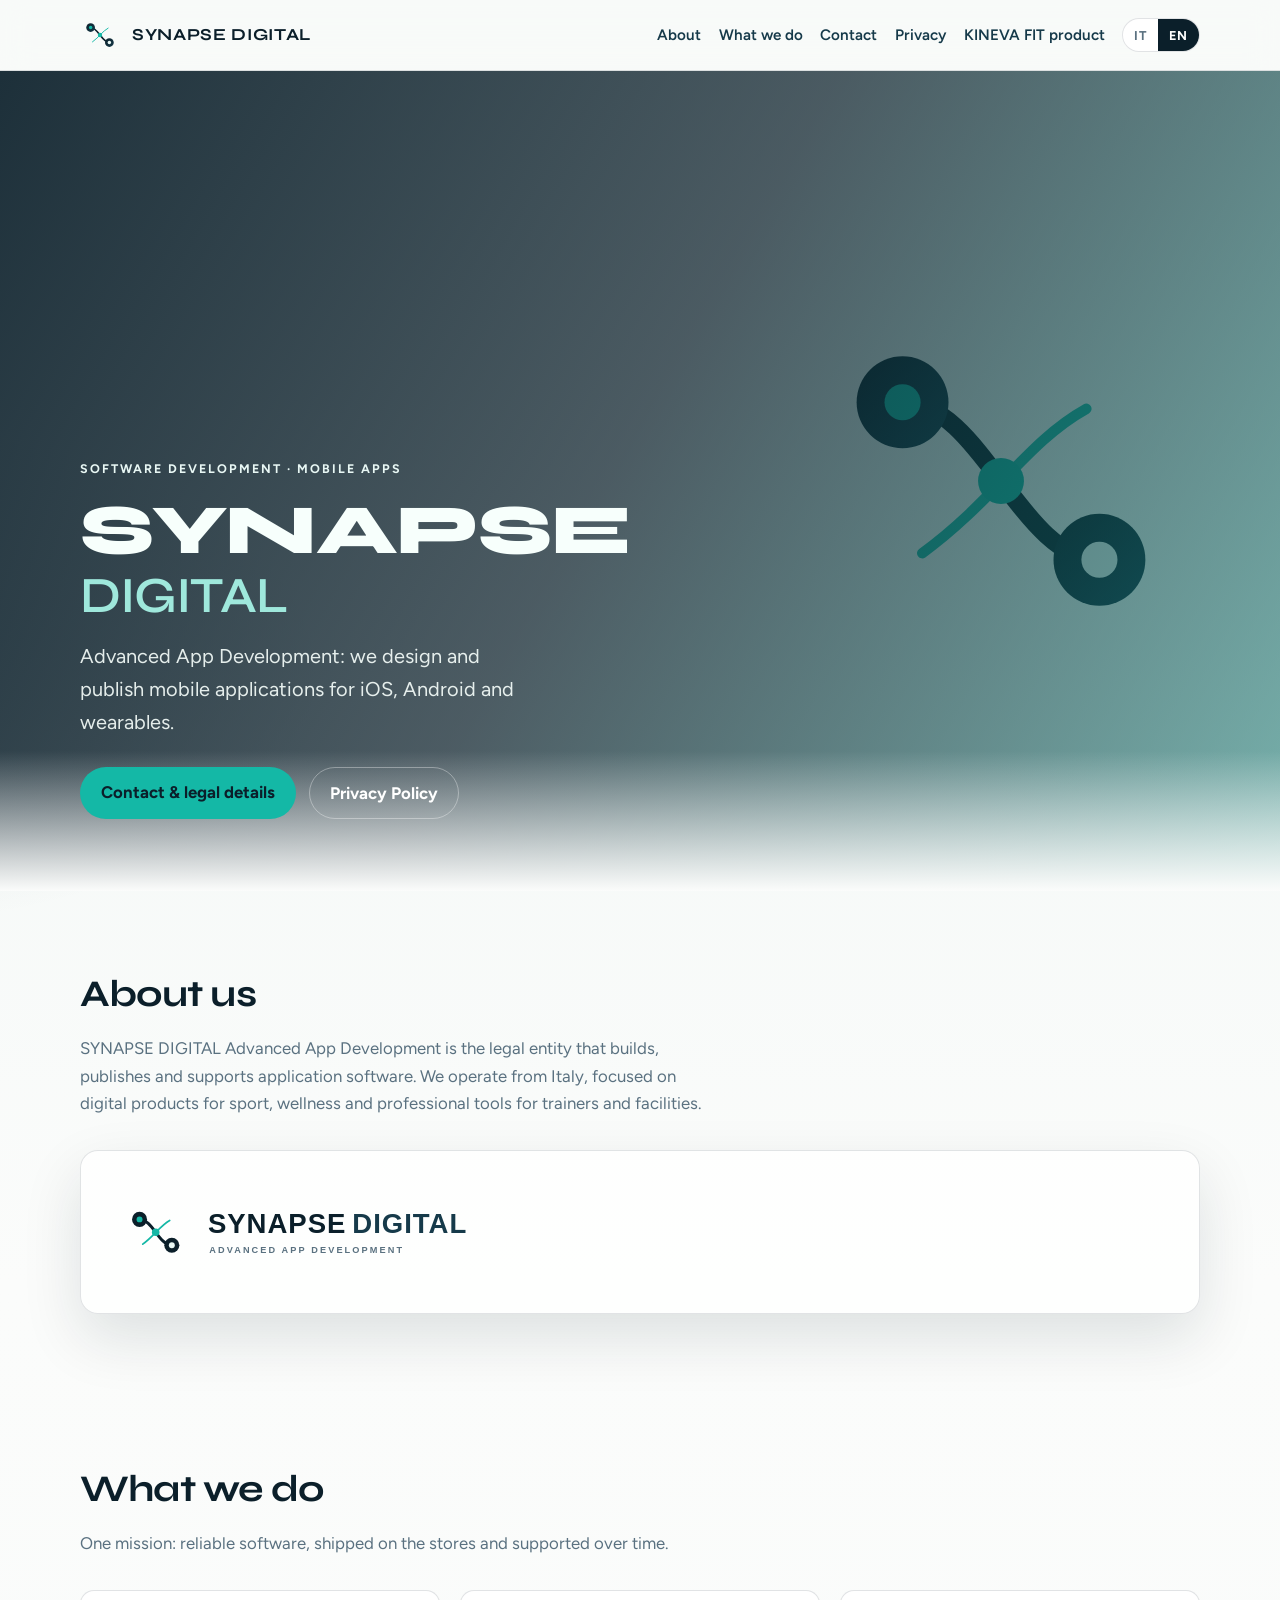
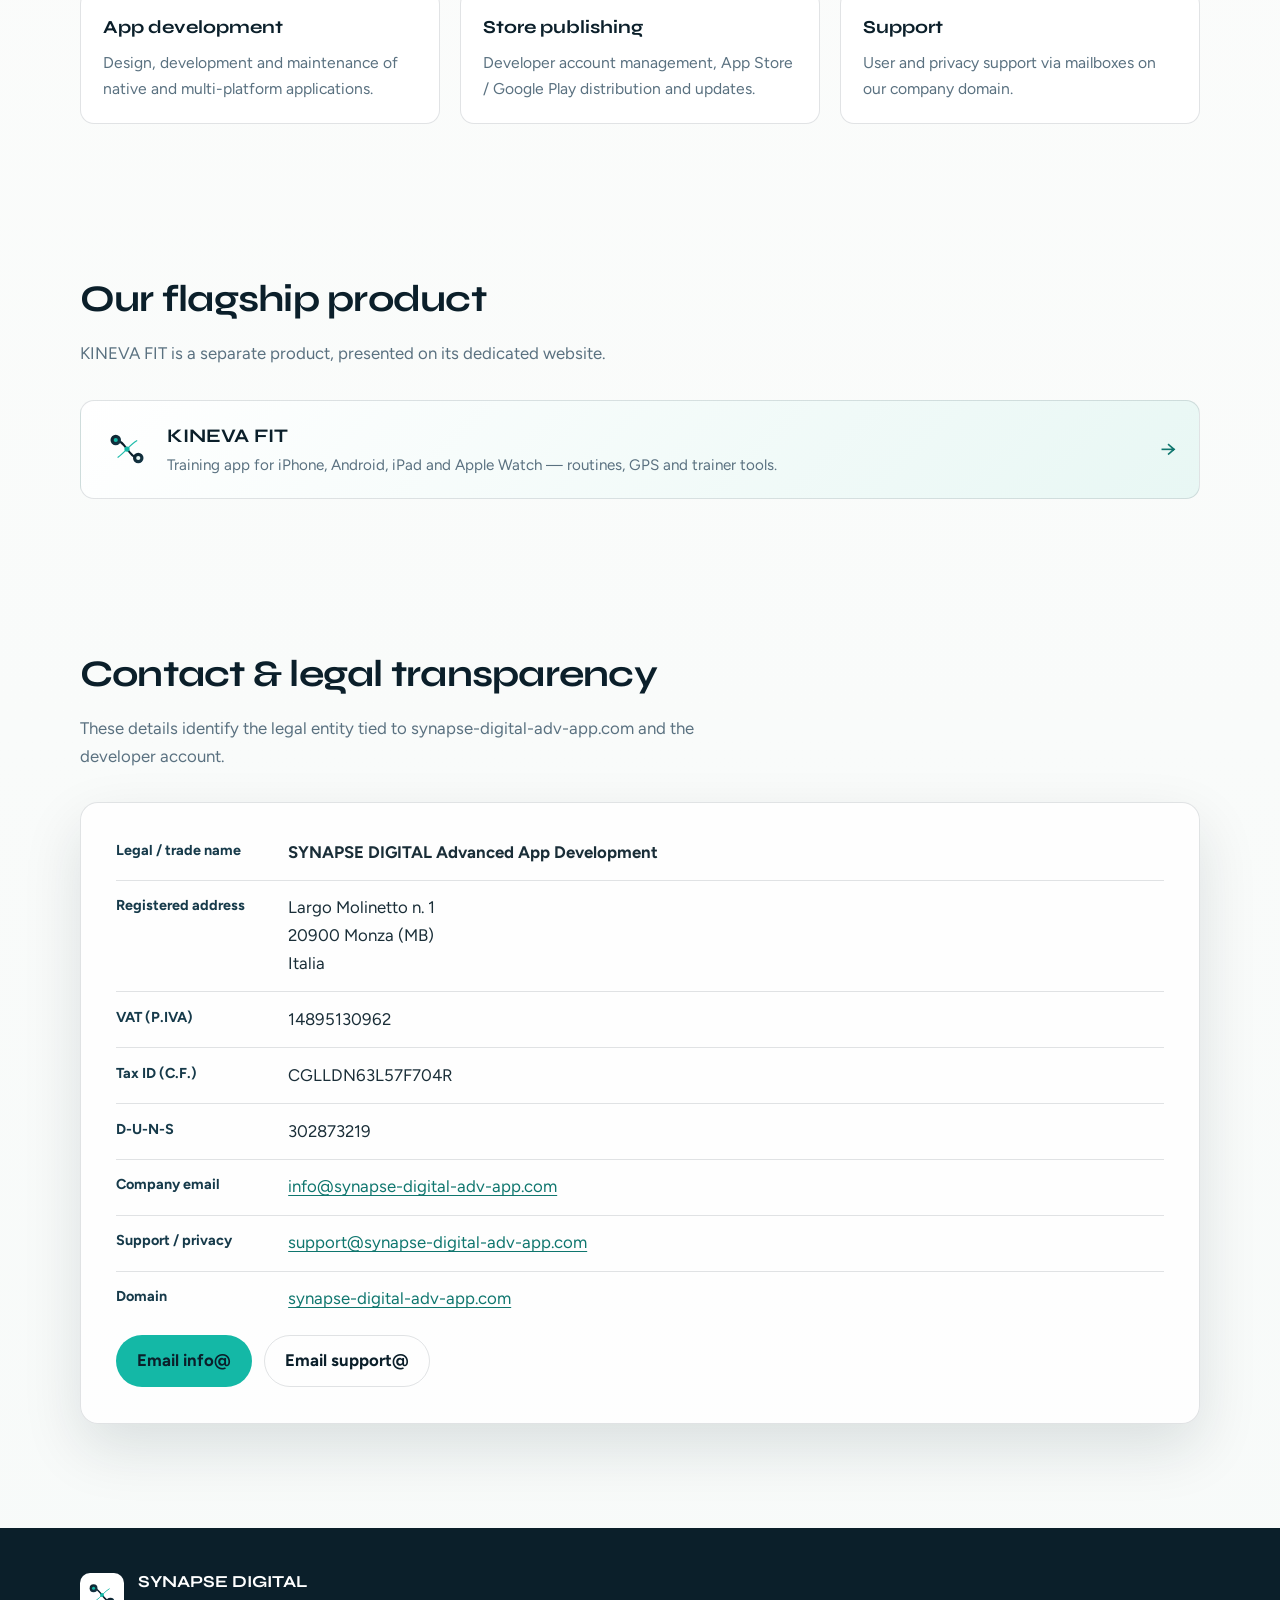
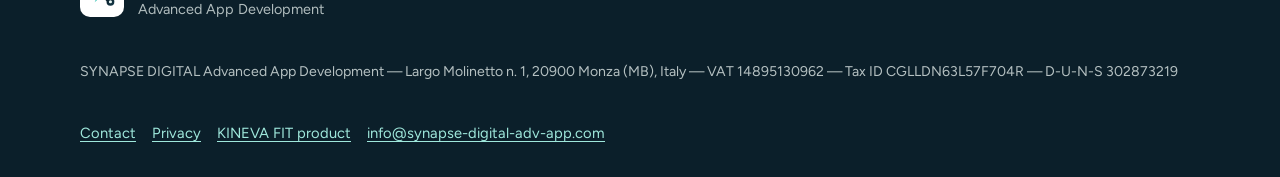
==== index.html @ 0ed679a9 "chore: sync corporate site from KINEVA FIT (2026-10-14)" ====
<!DOCTYPE html>
<html lang="it">
<head>
  <meta charset="UTF-8" />
  <meta name="viewport" content="width=device-width, initial-scale=1" />
  <title>SYNAPSE DIGITAL Advanced App Development</title>
  <meta name="description" content="SYNAPSE DIGITAL Advanced App Development — sviluppo e pubblicazione di applicazioni mobili. Sede a Monza (MB), Italia." />
  <meta name="theme-color" content="#0B1F2A" />
  <link rel="icon" href="assets/logo-mark.svg" type="image/svg+xml" />
  <link rel="apple-touch-icon" href="assets/logo-mark.png" />
  <link rel="preconnect" href="https://fonts.googleapis.com" />
  <link rel="preconnect" href="https://fonts.gstatic.com" crossorigin />
  <link href="https://fonts.googleapis.com/css2?family=Figtree:wght@400;600;700&family=Syne:wght@600;700;800&display=swap" rel="stylesheet" />
  <link rel="stylesheet" href="css/style.css" />
</head>
<body>
  <header class="site-header">
    <div class="wrap">
      <a class="brand-link" href="#top" aria-label="SYNAPSE DIGITAL">
        <img src="assets/logo-mark.svg" width="40" height="40" alt="" />
        <strong>SYNAPSE DIGITAL</strong>
      </a>
      <nav class="nav" aria-label="Primary">
        <a class="hide-sm" href="#about" data-i18n="navAbout">Chi siamo</a>
        <a class="hide-sm" href="#activity" data-i18n="navActivity">Attività</a>
        <a href="#contact" data-i18n="navContact">Contatti</a>
        <a href="privacy.html" data-i18n="navPrivacy">Privacy</a>
        <a class="hide-sm" href="https://kineva-fit.synapse-digital-adv-app.com/" rel="noopener" data-i18n="navProduct">Prodotto KINEVA FIT</a>
        <div class="lang-toggle" role="group" aria-label="Language">
          <button type="button" data-lang="it" aria-pressed="true">IT</button>
          <button type="button" data-lang="en" aria-pressed="false">EN</button>
        </div>
      </nav>
    </div>
  </header>

  <main id="top">
    <section class="hero" aria-label="SYNAPSE DIGITAL">
      <div class="wrap">
        <p class="hero-kicker" data-i18n="heroKicker">Sviluppo software · App mobili</p>
        <h1>
          <span data-i18n="heroTitle">SYNAPSE</span>
          <span data-i18n="heroTitle2">DIGITAL</span>
        </h1>
        <p class="hero-lead" data-i18n="heroLead">
          Advanced App Development: progettiamo e pubblichiamo applicazioni mobili per iOS, Android e wearable.
        </p>
        <div class="cta-row">
          <a class="btn btn-primary" href="#contact" data-i18n="ctaContact">Contatti e dati legali</a>
          <a class="btn btn-ghost" href="privacy.html" data-i18n="ctaPrivacy">Privacy Policy</a>
        </div>
      </div>
    </section>

    <section id="about">
      <div class="wrap">
        <div class="section-head">
          <h2 data-i18n="aboutTitle">Chi siamo</h2>
          <p data-i18n="aboutBody">
            SYNAPSE DIGITAL Advanced App Development è l’entità legale che sviluppa, pubblica e supporta software applicativo.
          </p>
        </div>
        <div class="panel">
          <img src="assets/logo-horizontal.svg" width="420" height="92" alt="SYNAPSE DIGITAL Advanced App Development" />
        </div>
      </div>
    </section>

    <section id="activity">
      <div class="wrap">
        <div class="section-head">
          <h2 data-i18n="activityTitle">Cosa facciamo</h2>
          <p data-i18n="activityLead">Una sola missione: software affidabile, pubblico sugli store e supportato nel tempo.</p>
        </div>
        <div class="grid-3">
          <article class="card">
            <h3 data-i18n="act1Title">Sviluppo app</h3>
            <p data-i18n="act1Body">Progettazione, sviluppo e manutenzione di applicazioni native e multi-piattaforma.</p>
          </article>
          <article class="card">
            <h3 data-i18n="act2Title">Pubblicazione store</h3>
            <p data-i18n="act2Body">Gestione degli account developer, distribuzione App Store / Google Play e aggiornamenti.</p>
          </article>
          <article class="card">
            <h3 data-i18n="act3Title">Supporto</h3>
            <p data-i18n="act3Body">Assistenza utenti e privacy tramite caselle email sul dominio aziendale.</p>
          </article>
        </div>
      </div>
    </section>

    <section id="product">
      <div class="wrap">
        <div class="section-head">
          <h2 data-i18n="productTitle">Il nostro prodotto di punta</h2>
          <p data-i18n="productLead">KINEVA FIT è un’applicazione distinta, presentata sul suo sito dedicato.</p>
        </div>
        <a class="product-link" href="https://kineva-fit.synapse-digital-adv-app.com/" rel="noopener">
          <img src="assets/logo-mark.svg" width="48" height="48" alt="" />
          <div>
            <strong data-i18n="productName">KINEVA FIT</strong>
            <span data-i18n="productDesc">App di allenamento per iPhone, Android, iPad e Apple Watch.</span>
          </div>
          <span class="arrow" aria-hidden="true">→</span>
        </a>
      </div>
    </section>

    <section id="contact">
      <div class="wrap">
        <div class="section-head">
          <h2 data-i18n="contactTitle">Contatti e trasparenza legale</h2>
          <p data-i18n="contactLead">
            Questi dati identificano l’entità legale collegata al dominio synapse-digital-adv-app.com.
          </p>
        </div>
        <div class="panel">
          <ul class="legal-list">
            <li>
              <span class="label" data-i18n="labelLegalName">Ragione / nome</span>
              <span class="value"><strong>SYNAPSE DIGITAL Advanced App Development</strong></span>
            </li>
            <li>
              <span class="label" data-i18n="labelAddress">Sede</span>
              <span class="value">Largo Molinetto n. 1<br />20900 Monza (MB)<br />Italia</span>
            </li>
            <li>
              <span class="label" data-i18n="labelVat">Partita IVA</span>
              <span class="value">14895130962</span>
            </li>
            <li>
              <span class="label" data-i18n="labelCf">Codice fiscale</span>
              <span class="value">CGLLDN63L57F704R</span>
            </li>
            <li>
              <span class="label" data-i18n="labelDuns">D-U-N-S</span>
              <span class="value">302873219</span>
            </li>
            <li>
              <span class="label" data-i18n="labelEmailInfo">Email aziendale</span>
              <span class="value"><a href="mailto:info@synapse-digital-adv-app.com">info@synapse-digital-adv-app.com</a></span>
            </li>
            <li>
              <span class="label" data-i18n="labelEmailSupport">Supporto / privacy</span>
              <span class="value"><a href="mailto:support@synapse-digital-adv-app.com">support@synapse-digital-adv-app.com</a></span>
            </li>
            <li>
              <span class="label" data-i18n="labelDomain">Dominio</span>
              <span class="value"><a href="https://synapse-digital-adv-app.com/">synapse-digital-adv-app.com</a></span>
            </li>
          </ul>
          <div class="contact-actions">
            <a class="btn btn-primary" href="mailto:info@synapse-digital-adv-app.com" data-i18n="mailInfo">Scrivi a info@</a>
            <a class="btn btn-ghost" style="color:var(--ink);border-color:var(--line)" href="mailto:support@synapse-digital-adv-app.com" data-i18n="mailSupport">Scrivi a support@</a>
          </div>
        </div>
      </div>
    </section>
  </main>

  <footer class="site-footer">
    <div class="wrap">
      <div class="footer-brand">
        <img src="assets/logo-mark.svg" width="44" height="44" alt="" />
        <div>
          <strong>SYNAPSE DIGITAL</strong>
          <span data-i18n="footerTag">Advanced App Development</span>
        </div>
      </div>
      <p class="footer-legal" data-i18n="footerNote">
        SYNAPSE DIGITAL Advanced App Development — Largo Molinetto n. 1, 20900 Monza (MB), Italia — P.IVA 14895130962 — C.F. CGLLDN63L57F704R — D-U-N-S 302873219
      </p>
      <div class="footer-links">
        <a href="#contact" data-i18n="navContact">Contatti</a>
        <a href="privacy.html" data-i18n="navPrivacy">Privacy</a>
        <a href="https://kineva-fit.synapse-digital-adv-app.com/" rel="noopener" data-i18n="navProduct">Prodotto KINEVA FIT</a>
        <a href="mailto:info@synapse-digital-adv-app.com">info@synapse-digital-adv-app.com</a>
      </div>
    </div>
  </footer>

  <script src="js/i18n.js"></script>
</body>
</html>
---- css/style.css ----
:root {
  --ink: #0b1f2a;
  --ink-soft: #163a4a;
  --teal: #14b8a6;
  --teal-deep: #0f766e;
  --mist: #e8f7f4;
  --sand: #f3f6f4;
  --paper: #fbfcfb;
  --line: rgba(11, 31, 42, 0.12);
  --muted: #5a7180;
  --text: #1a2e38;
  --shadow: 0 24px 60px rgba(11, 31, 42, 0.12);
  --radius: 18px;
  --max: 1120px;
  --font-display: "Syne", "Arial Black", sans-serif;
  --font-body: "Figtree", "Segoe UI", sans-serif;
}

*,
*::before,
*::after {
  box-sizing: border-box;
}

html {
  scroll-behavior: smooth;
}

body {
  margin: 0;
  color: var(--text);
  font-family: var(--font-body);
  font-size: 1.05rem;
  line-height: 1.65;
  background:
    radial-gradient(1200px 600px at 85% -10%, rgba(20, 184, 166, 0.18), transparent 55%),
    radial-gradient(900px 500px at -10% 20%, rgba(22, 58, 74, 0.12), transparent 50%),
    linear-gradient(180deg, #eef5f3 0%, var(--paper) 38%, #f7faf9 100%);
  min-height: 100vh;
}

img {
  max-width: 100%;
  display: block;
}

a {
  color: var(--teal-deep);
  text-decoration-thickness: 1px;
  text-underline-offset: 0.18em;
}

a:hover {
  color: var(--ink);
}

.wrap {
  width: min(var(--max), calc(100% - 2.4rem));
  margin-inline: auto;
}

/* ——— Header ——— */
.site-header {
  position: sticky;
  top: 0;
  z-index: 40;
  backdrop-filter: blur(14px);
  background: rgba(251, 252, 251, 0.82);
  border-bottom: 1px solid var(--line);
}

.site-header .wrap {
  display: flex;
  align-items: center;
  justify-content: space-between;
  gap: 1rem;
  min-height: 4.4rem;
}

.brand-link {
  display: flex;
  align-items: center;
  gap: 0.75rem;
  color: inherit;
  text-decoration: none;
}

.brand-link img {
  width: 40px;
  height: 40px;
}

.brand-link strong {
  font-family: var(--font-display);
  font-size: 1.05rem;
  letter-spacing: 0.04em;
  color: var(--ink);
}

.nav {
  display: flex;
  align-items: center;
  gap: 1.1rem;
  flex-wrap: wrap;
  justify-content: flex-end;
}

.nav a {
  color: var(--ink-soft);
  text-decoration: none;
  font-weight: 600;
  font-size: 0.95rem;
}

.nav a:hover {
  color: var(--teal-deep);
}

.lang-toggle {
  display: inline-flex;
  border: 1px solid var(--line);
  border-radius: 999px;
  overflow: hidden;
  background: #fff;
}

.lang-toggle button {
  border: 0;
  background: transparent;
  padding: 0.35rem 0.7rem;
  font: inherit;
  font-weight: 700;
  font-size: 0.8rem;
  letter-spacing: 0.04em;
  color: var(--muted);
  cursor: pointer;
}

.lang-toggle button[aria-pressed="true"] {
  background: var(--ink);
  color: #fff;
}

/* ——— Hero ——— */
.hero {
  position: relative;
  min-height: min(92vh, 820px);
  display: grid;
  align-items: end;
  padding: 5rem 0 4.5rem;
  overflow: hidden;
}

.hero::before {
  content: "";
  position: absolute;
  inset: 0;
  background:
    linear-gradient(120deg, rgba(11, 31, 42, 0.92) 0%, rgba(11, 31, 42, 0.72) 48%, rgba(15, 118, 110, 0.55) 100%),
    url("../assets/logo-mark.svg") right 8% center / min(42vw, 420px) no-repeat;
  opacity: 1;
  z-index: 0;
}

.hero::after {
  content: "";
  position: absolute;
  inset: auto 0 0 0;
  height: 140px;
  background: linear-gradient(180deg, transparent, var(--paper));
  z-index: 1;
}

.hero .wrap {
  position: relative;
  z-index: 2;
  color: #f7fffc;
  max-width: 720px;
  margin-left: max(calc((100% - var(--max)) / 2), 1.2rem);
  margin-right: auto;
  width: min(720px, calc(100% - 2.4rem));
}

.hero-kicker {
  display: inline-block;
  font-size: 0.78rem;
  font-weight: 700;
  letter-spacing: 0.16em;
  text-transform: uppercase;
  color: var(--mist);
  margin-bottom: 1rem;
}

.hero h1 {
  margin: 0 0 0.35rem;
  font-family: var(--font-display);
  font-weight: 800;
  font-size: clamp(2.6rem, 7vw, 4.4rem);
  line-height: 0.98;
  letter-spacing: -0.02em;
}

.hero h1 span {
  display: block;
}

.hero h1 span:last-child {
  font-weight: 600;
  color: #9fe8dc;
  font-size: 0.72em;
  margin-top: 0.12em;
}

.hero-lead {
  margin: 1.2rem 0 1.8rem;
  font-size: clamp(1.05rem, 2.2vw, 1.25rem);
  max-width: 34ch;
  color: rgba(247, 255, 252, 0.9);
}

.cta-row {
  display: flex;
  flex-wrap: wrap;
  gap: 0.8rem;
}

.btn {
  display: inline-flex;
  align-items: center;
  justify-content: center;
  gap: 0.45rem;
  min-height: 2.85rem;
  padding: 0.7rem 1.25rem;
  border-radius: 999px;
  font-weight: 700;
  text-decoration: none;
  border: 1px solid transparent;
  transition: transform 0.2s ease, background 0.2s ease, color 0.2s ease;
}

.btn:hover {
  transform: translateY(-1px);
}

.btn-primary {
  background: var(--teal);
  color: var(--ink);
}

.btn-primary:hover {
  background: #2dd4bf;
  color: var(--ink);
}

.btn-ghost {
  background: transparent;
  color: #fff;
  border-color: rgba(255, 255, 255, 0.35);
}

.btn-ghost:hover {
  background: rgba(255, 255, 255, 0.08);
  color: #fff;
}

/* ——— Sections ——— */
section {
  padding: 4.5rem 0;
}

.section-head {
  max-width: 40rem;
  margin-bottom: 2rem;
}

.section-head h2 {
  margin: 0 0 0.6rem;
  font-family: var(--font-display);
  font-size: clamp(1.7rem, 3.5vw, 2.35rem);
  color: var(--ink);
  letter-spacing: -0.02em;
}

.section-head p {
  margin: 0;
  color: var(--muted);
}

.panel {
  background: rgba(255, 255, 255, 0.78);
  border: 1px solid var(--line);
  border-radius: var(--radius);
  box-shadow: var(--shadow);
  padding: clamp(1.4rem, 3vw, 2.2rem);
}

.grid-2 {
  display: grid;
  gap: 1.25rem;
  grid-template-columns: repeat(2, minmax(0, 1fr));
}

.grid-3 {
  display: grid;
  gap: 1.25rem;
  grid-template-columns: repeat(3, minmax(0, 1fr));
}

.card {
  padding: 1.35rem 1.4rem;
  border-radius: 14px;
  background: #fff;
  border: 1px solid var(--line);
}

.card h3 {
  margin: 0 0 0.45rem;
  font-family: var(--font-display);
  font-size: 1.15rem;
  color: var(--ink);
}

.card p {
  margin: 0;
  color: var(--muted);
  font-size: 0.98rem;
}

.product-link {
  display: grid;
  grid-template-columns: auto 1fr auto;
  gap: 1rem;
  align-items: center;
  padding: 1.2rem 1.4rem;
  border-radius: 14px;
  border: 1px solid var(--line);
  background: linear-gradient(135deg, #fff, var(--mist));
  text-decoration: none;
  color: inherit;
}

.product-link strong {
  display: block;
  font-family: var(--font-display);
  color: var(--ink);
  font-size: 1.2rem;
}

.product-link span {
  color: var(--muted);
  font-size: 0.95rem;
}

.product-link .arrow {
  font-size: 1.4rem;
  color: var(--teal-deep);
}

.legal-list {
  list-style: none;
  margin: 0;
  padding: 0;
  display: grid;
  gap: 0.85rem;
}

.legal-list li {
  display: grid;
  grid-template-columns: 10rem 1fr;
  gap: 0.75rem;
  padding-bottom: 0.85rem;
  border-bottom: 1px solid var(--line);
}

.legal-list li:last-child {
  border-bottom: 0;
  padding-bottom: 0;
}

.legal-list dt,
.legal-list .label {
  font-weight: 700;
  color: var(--ink-soft);
  font-size: 0.9rem;
}

.legal-list .value {
  color: var(--text);
}

.contact-actions {
  display: flex;
  flex-wrap: wrap;
  gap: 0.75rem;
  margin-top: 1.4rem;
}

/* ——— Footer ——— */
.site-footer {
  margin-top: 2rem;
  padding: 2.5rem 0 2rem;
  background: var(--ink);
  color: rgba(247, 255, 252, 0.86);
}

.site-footer a {
  color: #9fe8dc;
}

.site-footer .wrap {
  display: grid;
  gap: 1.5rem;
}

.footer-brand {
  display: flex;
  gap: 0.9rem;
  align-items: center;
}

.footer-brand img {
  width: 44px;
  height: 44px;
  background: #fff;
  border-radius: 10px;
  padding: 4px;
}

.footer-brand strong {
  font-family: var(--font-display);
  display: block;
  color: #fff;
}

.footer-brand span {
  font-size: 0.9rem;
  color: rgba(247, 255, 252, 0.7);
}

.footer-legal {
  font-size: 0.88rem;
  line-height: 1.55;
  color: rgba(247, 255, 252, 0.72);
}

.footer-links {
  display: flex;
  flex-wrap: wrap;
  gap: 1rem;
  font-size: 0.92rem;
}

/* ——— Legal page ——— */
.legal-page {
  padding: 3rem 0 4rem;
}

.legal-page h1 {
  font-family: var(--font-display);
  color: var(--ink);
  margin: 0 0 0.5rem;
}

.legal-page .meta {
  color: var(--muted);
  margin-bottom: 2rem;
}

.legal-page h2 {
  font-family: var(--font-display);
  color: var(--ink);
  margin-top: 2rem;
}

/* ——— Motion ——— */
@media (prefers-reduced-motion: no-preference) {
  .hero h1,
  .hero-lead,
  .cta-row {
    animation: rise 0.8s ease both;
  }
  .hero-lead { animation-delay: 0.1s; }
  .cta-row { animation-delay: 0.18s; }

  .card,
  .product-link,
  .panel {
    transition: transform 0.25s ease, box-shadow 0.25s ease;
  }
  .card:hover,
  .product-link:hover {
    transform: translateY(-3px);
    box-shadow: var(--shadow);
  }
}

@keyframes rise {
  from { opacity: 0; transform: translateY(14px); }
  to { opacity: 1; transform: none; }
}

@media (max-width: 860px) {
  .grid-2,
  .grid-3 {
    grid-template-columns: 1fr;
  }
  .legal-list li {
    grid-template-columns: 1fr;
    gap: 0.2rem;
  }
  .hero::before {
    background:
      linear-gradient(160deg, rgba(11, 31, 42, 0.94), rgba(15, 118, 110, 0.65)),
      url("../assets/logo-mark.svg") right -10% top 18% / 280px no-repeat;
  }
  .nav a.hide-sm {
    display: none;
  }
}
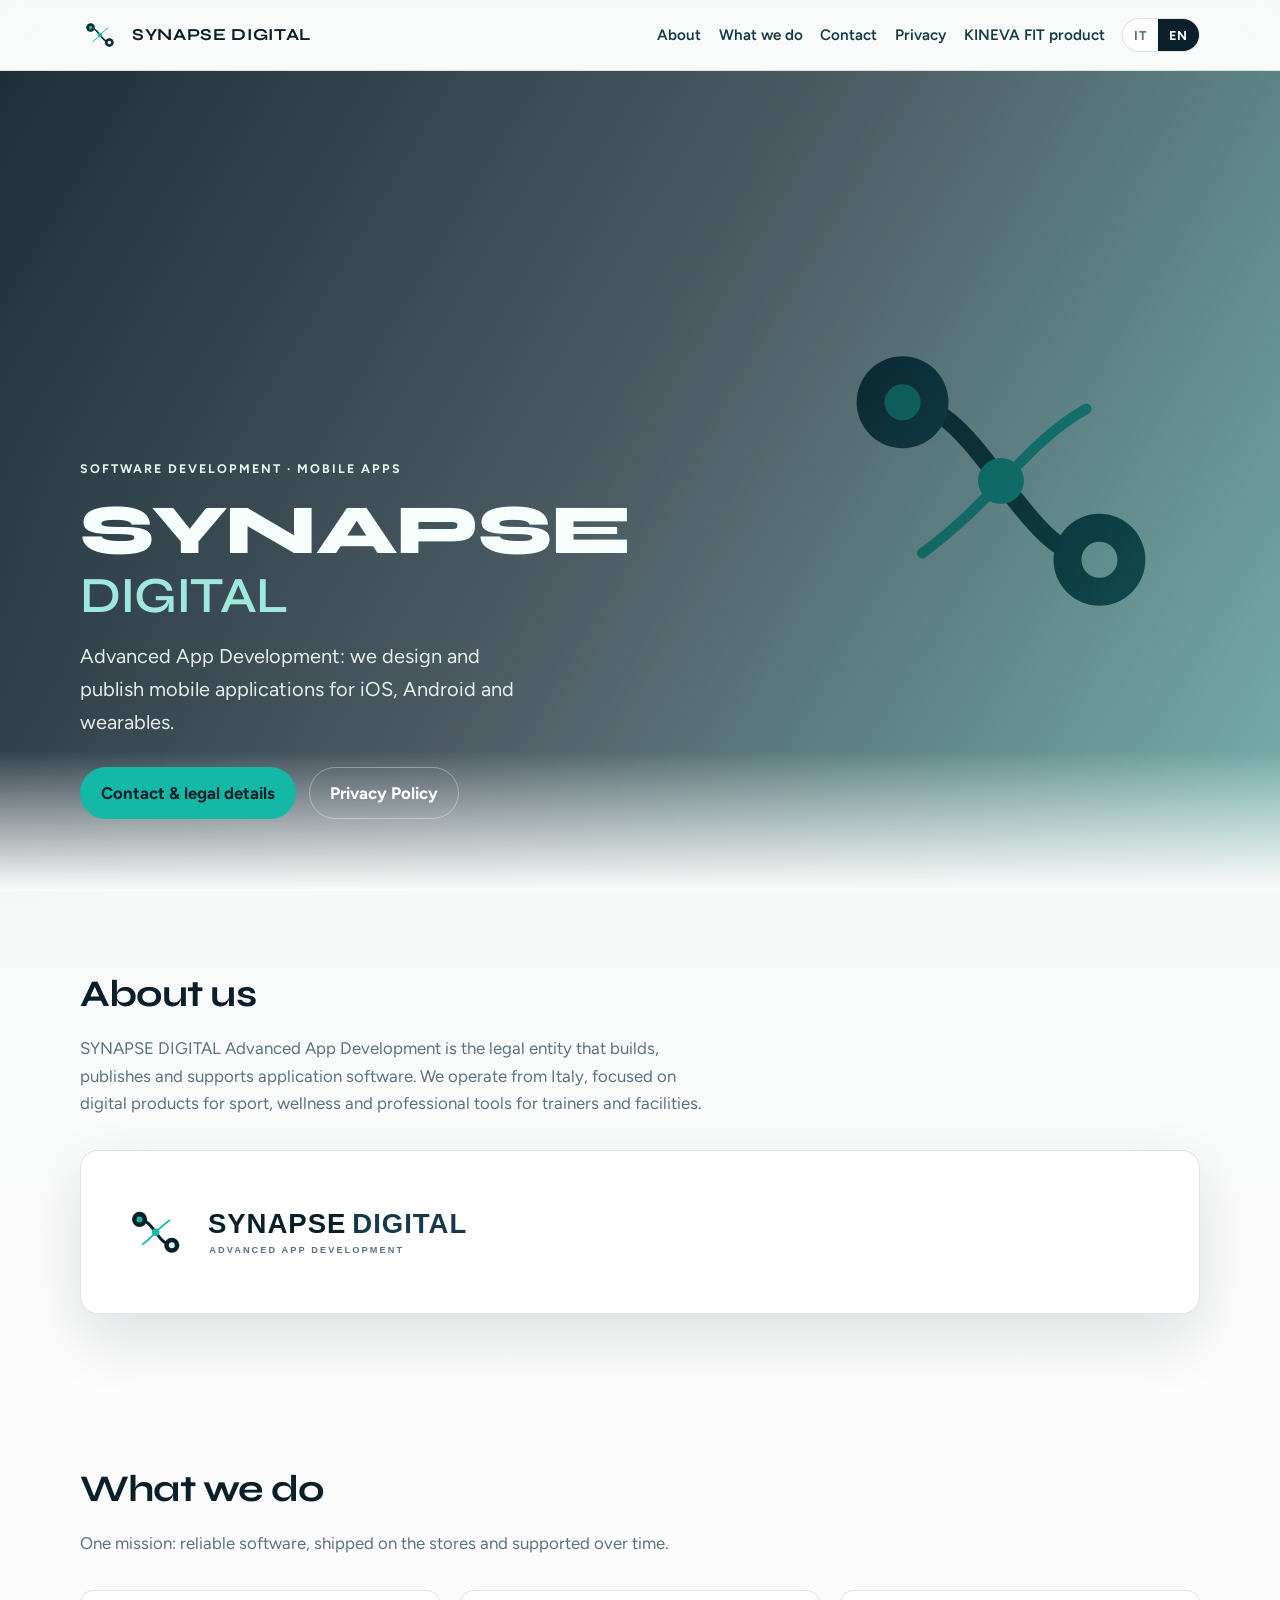
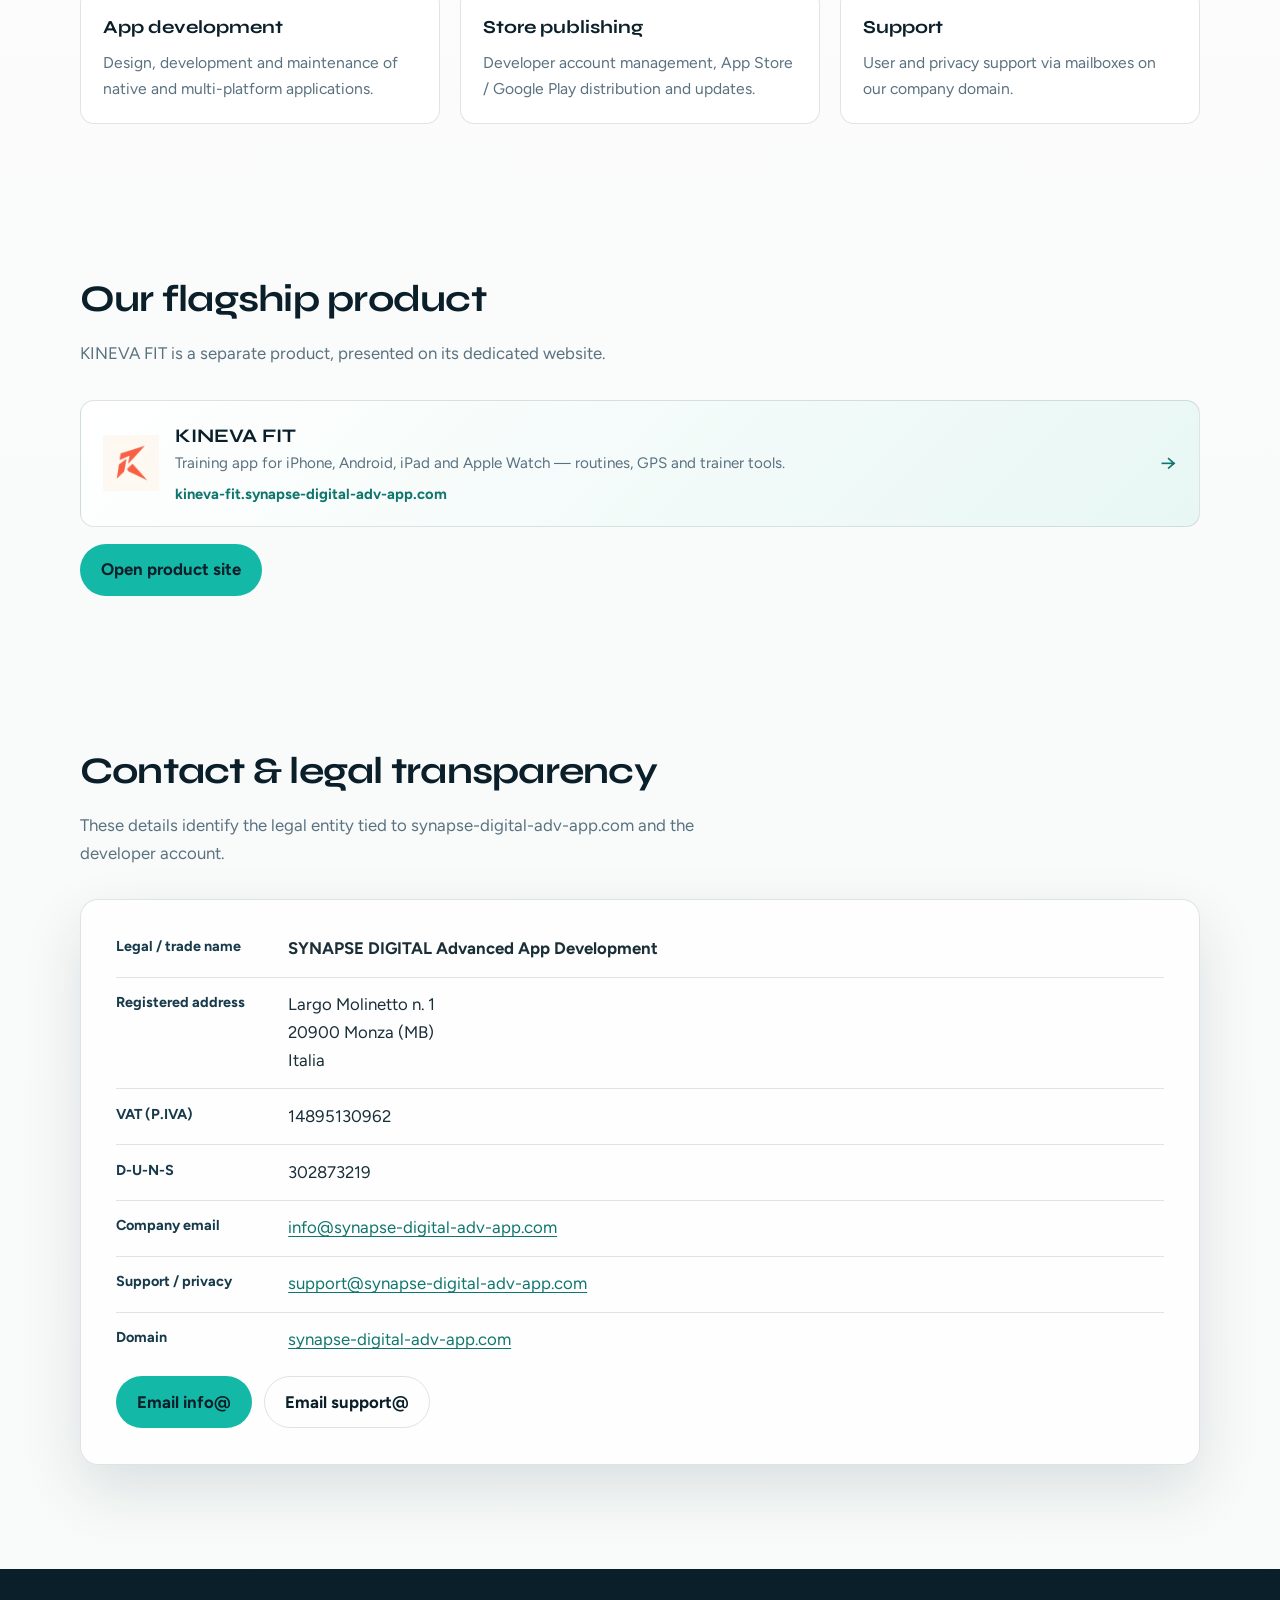
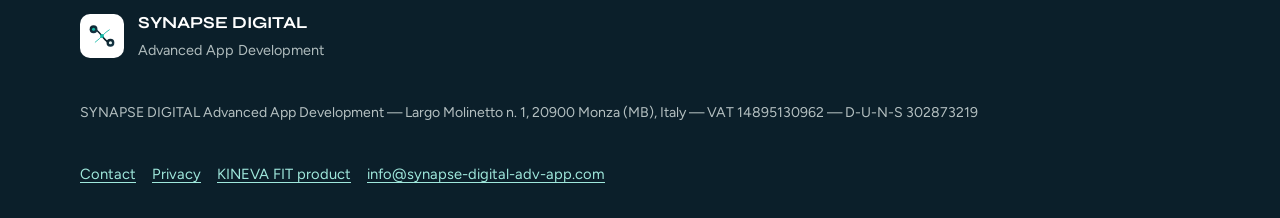
==== commit e0920c1d: "chore: sync corporate site from KINEVA FIT (2026-10-14)" ====
--- a/index.html
+++ b/index.html
@@ -96,13 +96,19 @@
           <p data-i18n="productLead">KINEVA FIT è un’applicazione distinta, presentata sul suo sito dedicato.</p>
         </div>
         <a class="product-link" href="https://kineva-fit.synapse-digital-adv-app.com/" rel="noopener">
-          <img src="assets/logo-mark.svg" width="48" height="48" alt="" />
+          <img src="assets/kineva-icon.png" width="56" height="56" alt="KINEVA FIT" />
           <div>
             <strong data-i18n="productName">KINEVA FIT</strong>
             <span data-i18n="productDesc">App di allenamento per iPhone, Android, iPad e Apple Watch.</span>
+            <span class="product-url">kineva-fit.synapse-digital-adv-app.com</span>
           </div>
           <span class="arrow" aria-hidden="true">→</span>
         </a>
+        <p class="product-cta-wrap">
+          <a class="btn btn-primary" href="https://kineva-fit.synapse-digital-adv-app.com/" rel="noopener" data-i18n="productCta">
+            Apri il sito prodotto
+          </a>
+        </p>
       </div>
     </section>
 
@@ -127,10 +133,6 @@
             <li>
               <span class="label" data-i18n="labelVat">Partita IVA</span>
               <span class="value">14895130962</span>
-            </li>
-            <li>
-              <span class="label" data-i18n="labelCf">Codice fiscale</span>
-              <span class="value">CGLLDN63L57F704R</span>
             </li>
             <li>
               <span class="label" data-i18n="labelDuns">D-U-N-S</span>
@@ -168,7 +170,7 @@
         </div>
       </div>
       <p class="footer-legal" data-i18n="footerNote">
-        SYNAPSE DIGITAL Advanced App Development — Largo Molinetto n. 1, 20900 Monza (MB), Italia — P.IVA 14895130962 — C.F. CGLLDN63L57F704R — D-U-N-S 302873219
+        SYNAPSE DIGITAL Advanced App Development — Largo Molinetto n. 1, 20900 Monza (MB), Italia — P.IVA 14895130962 — D-U-N-S 302873219
       </p>
       <div class="footer-links">
         <a href="#contact" data-i18n="navContact">Contatti</a>
--- a/css/style.css
+++ b/css/style.css
@@ -347,13 +347,26 @@
 }
 
 .product-link span {
+  display: block;
   color: var(--muted);
   font-size: 0.95rem;
+}
+
+.product-link .product-url {
+  margin-top: 0.35rem;
+  color: var(--teal-deep);
+  font-weight: 700;
+  font-size: 0.92rem;
+  word-break: break-all;
 }
 
 .product-link .arrow {
   font-size: 1.4rem;
   color: var(--teal-deep);
+}
+
+.product-cta-wrap {
+  margin: 1.1rem 0 0;
 }
 
 .legal-list {
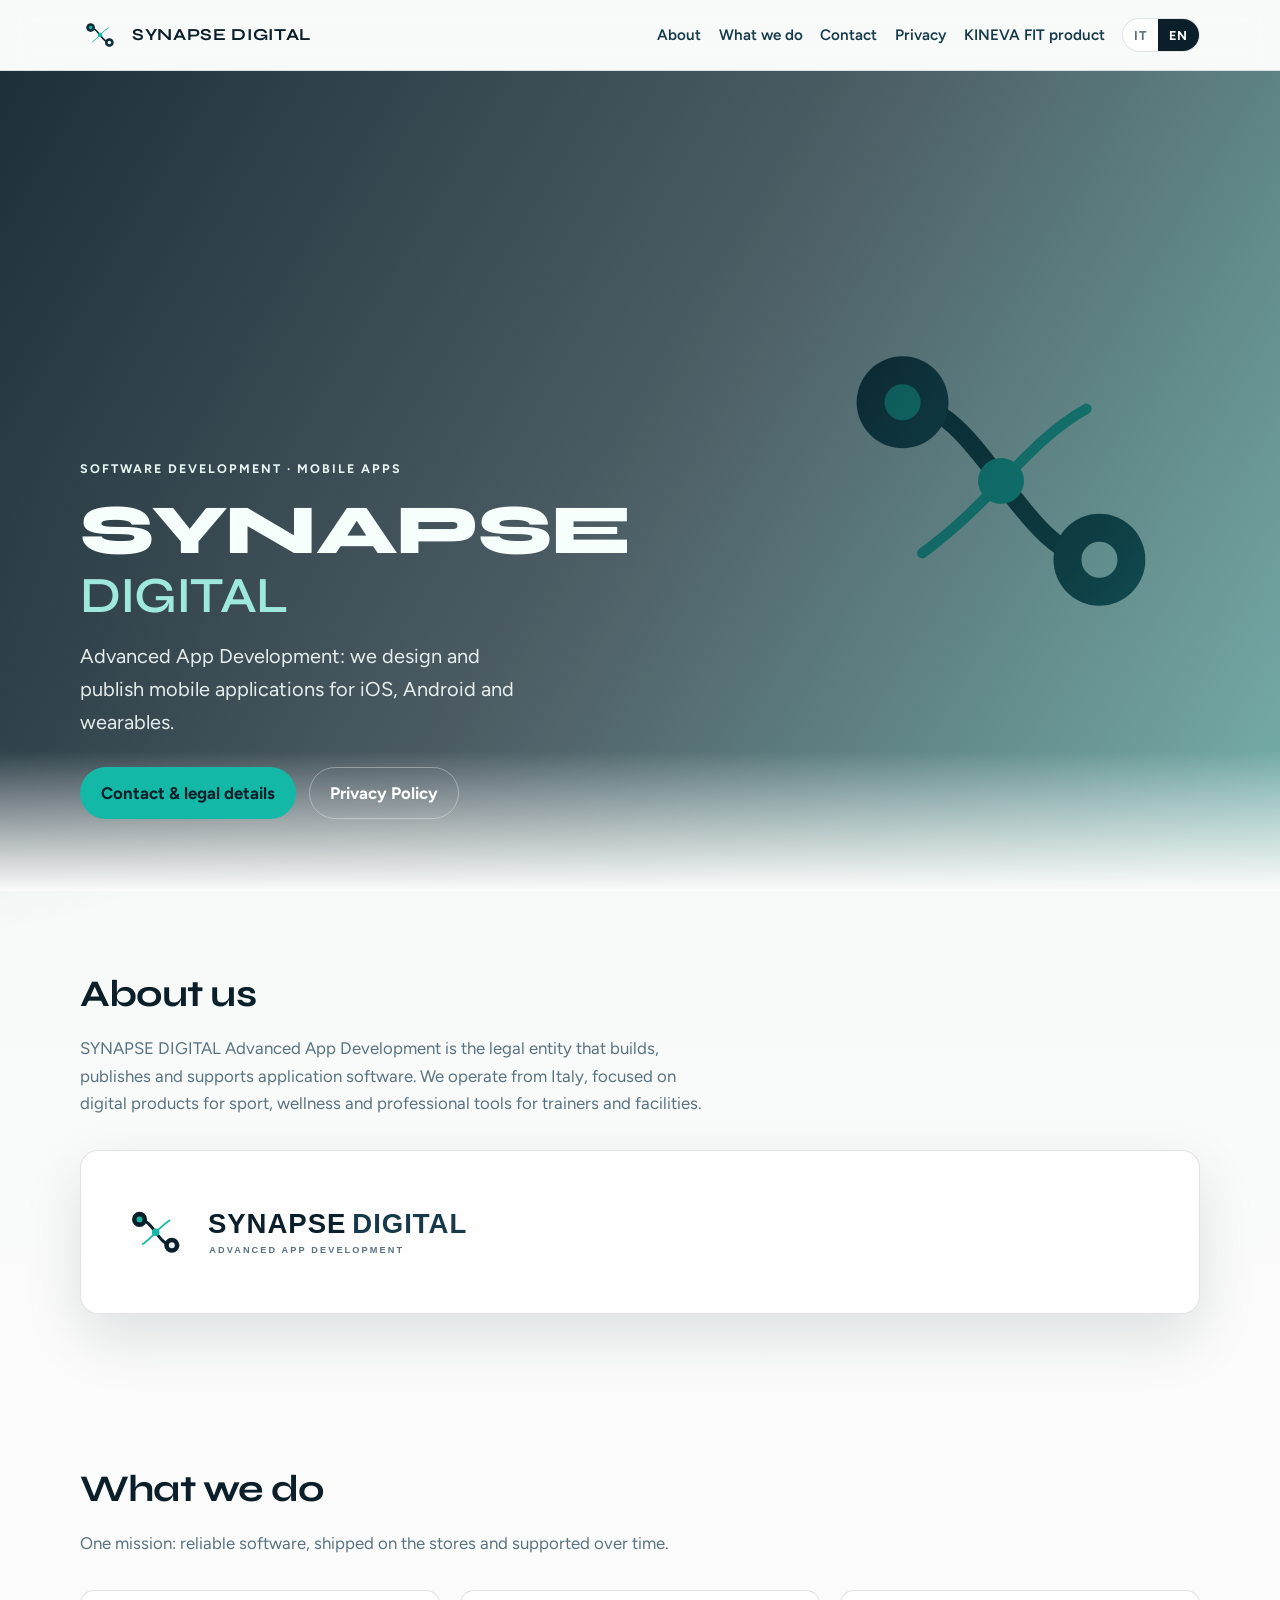
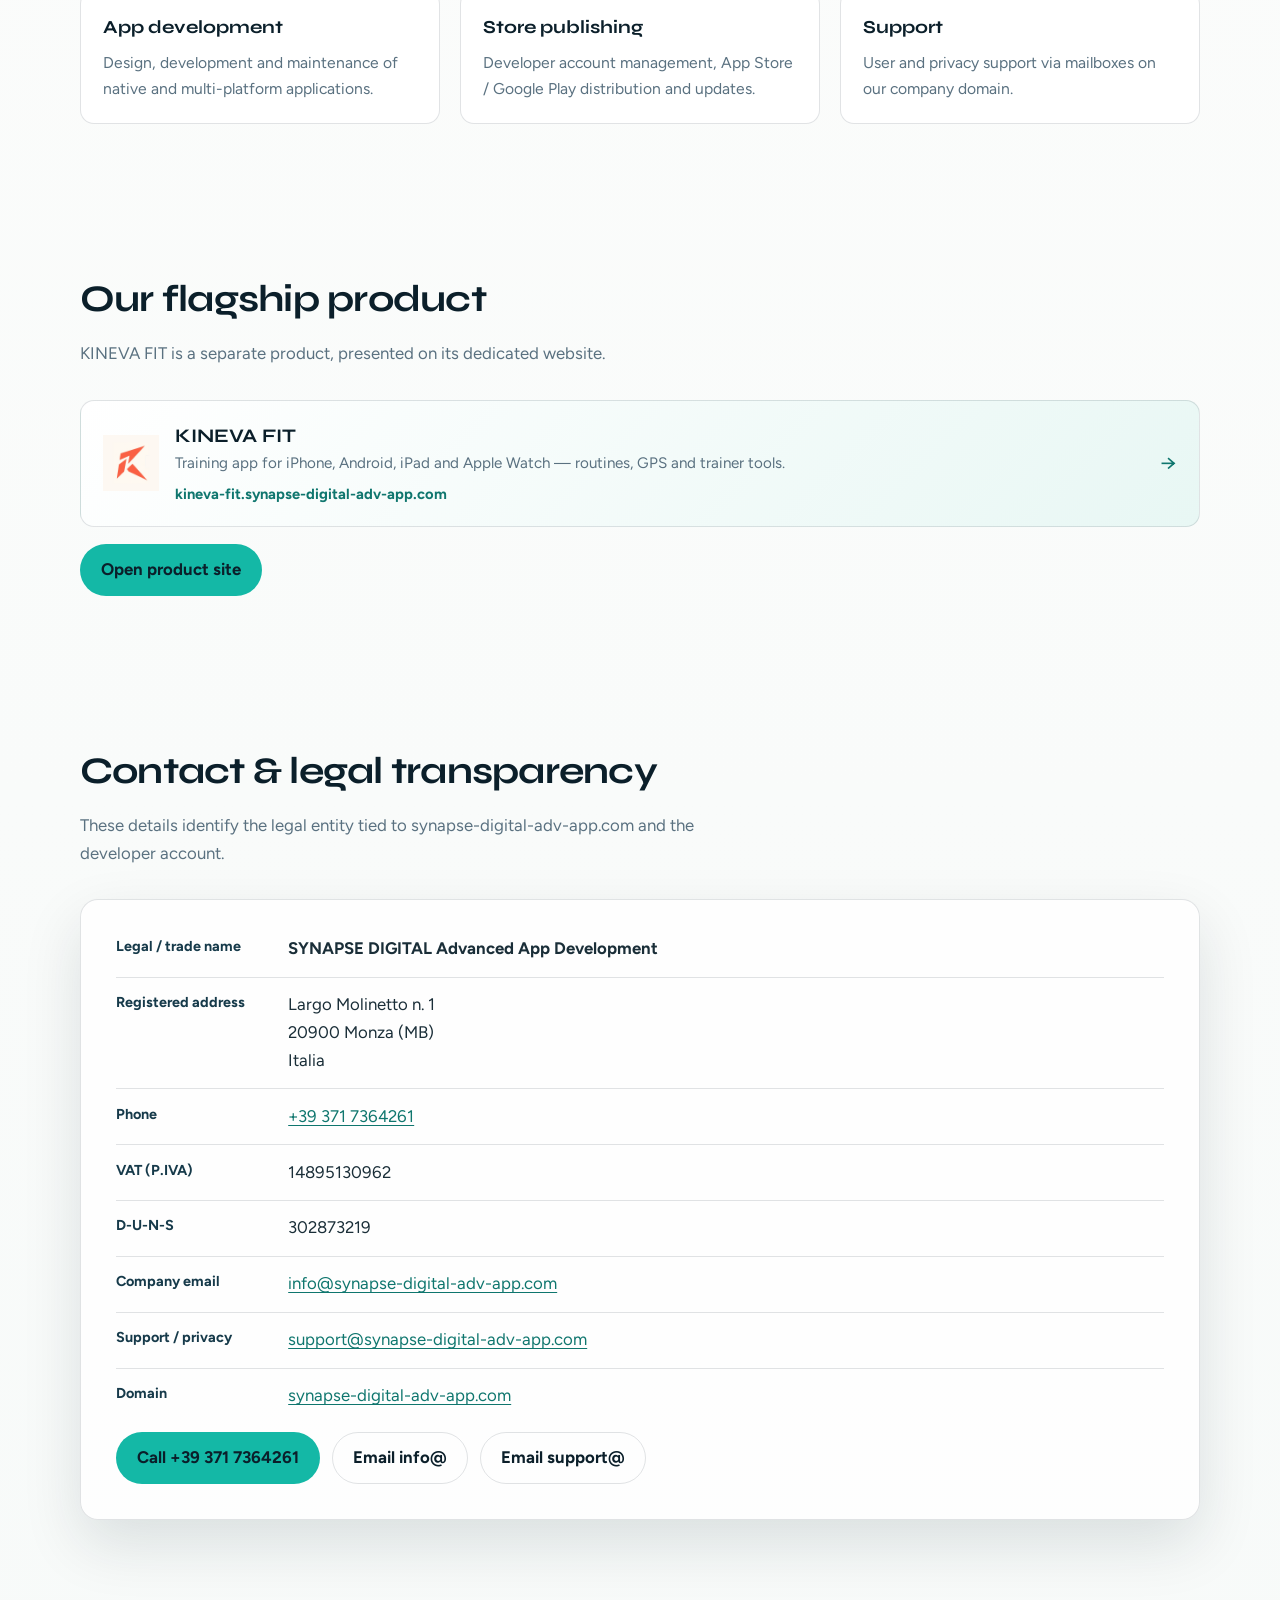
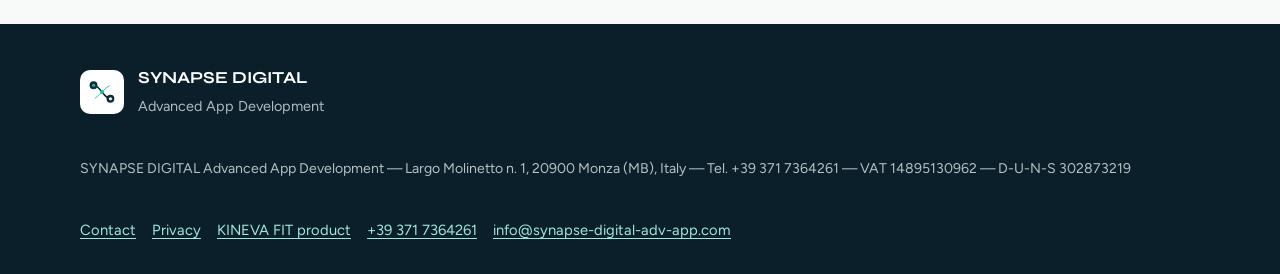
==== commit 2268da2d: "chore: sync corporate site from KINEVA FIT (2026-10-14)" ====
--- a/index.html
+++ b/index.html
@@ -131,6 +131,10 @@
               <span class="value">Largo Molinetto n. 1<br />20900 Monza (MB)<br />Italia</span>
             </li>
             <li>
+              <span class="label" data-i18n="labelPhone">Telefono</span>
+              <span class="value"><a href="tel:+393717364261">+39 371 7364261</a></span>
+            </li>
+            <li>
               <span class="label" data-i18n="labelVat">Partita IVA</span>
               <span class="value">14895130962</span>
             </li>
@@ -152,7 +156,8 @@
             </li>
           </ul>
           <div class="contact-actions">
-            <a class="btn btn-primary" href="mailto:info@synapse-digital-adv-app.com" data-i18n="mailInfo">Scrivi a info@</a>
+            <a class="btn btn-primary" href="tel:+393717364261" data-i18n="callPhone">Chiama +39 371 7364261</a>
+            <a class="btn btn-ghost" style="color:var(--ink);border-color:var(--line)" href="mailto:info@synapse-digital-adv-app.com" data-i18n="mailInfo">Scrivi a info@</a>
             <a class="btn btn-ghost" style="color:var(--ink);border-color:var(--line)" href="mailto:support@synapse-digital-adv-app.com" data-i18n="mailSupport">Scrivi a support@</a>
           </div>
         </div>
@@ -170,12 +175,13 @@
         </div>
       </div>
       <p class="footer-legal" data-i18n="footerNote">
-        SYNAPSE DIGITAL Advanced App Development — Largo Molinetto n. 1, 20900 Monza (MB), Italia — P.IVA 14895130962 — D-U-N-S 302873219
+        SYNAPSE DIGITAL Advanced App Development — Largo Molinetto n. 1, 20900 Monza (MB), Italia — Tel. +39 371 7364261 — P.IVA 14895130962 — D-U-N-S 302873219
       </p>
       <div class="footer-links">
         <a href="#contact" data-i18n="navContact">Contatti</a>
         <a href="privacy.html" data-i18n="navPrivacy">Privacy</a>
         <a href="https://kineva-fit.synapse-digital-adv-app.com/" rel="noopener" data-i18n="navProduct">Prodotto KINEVA FIT</a>
+        <a href="tel:+393717364261">+39 371 7364261</a>
         <a href="mailto:info@synapse-digital-adv-app.com">info@synapse-digital-adv-app.com</a>
       </div>
     </div>
